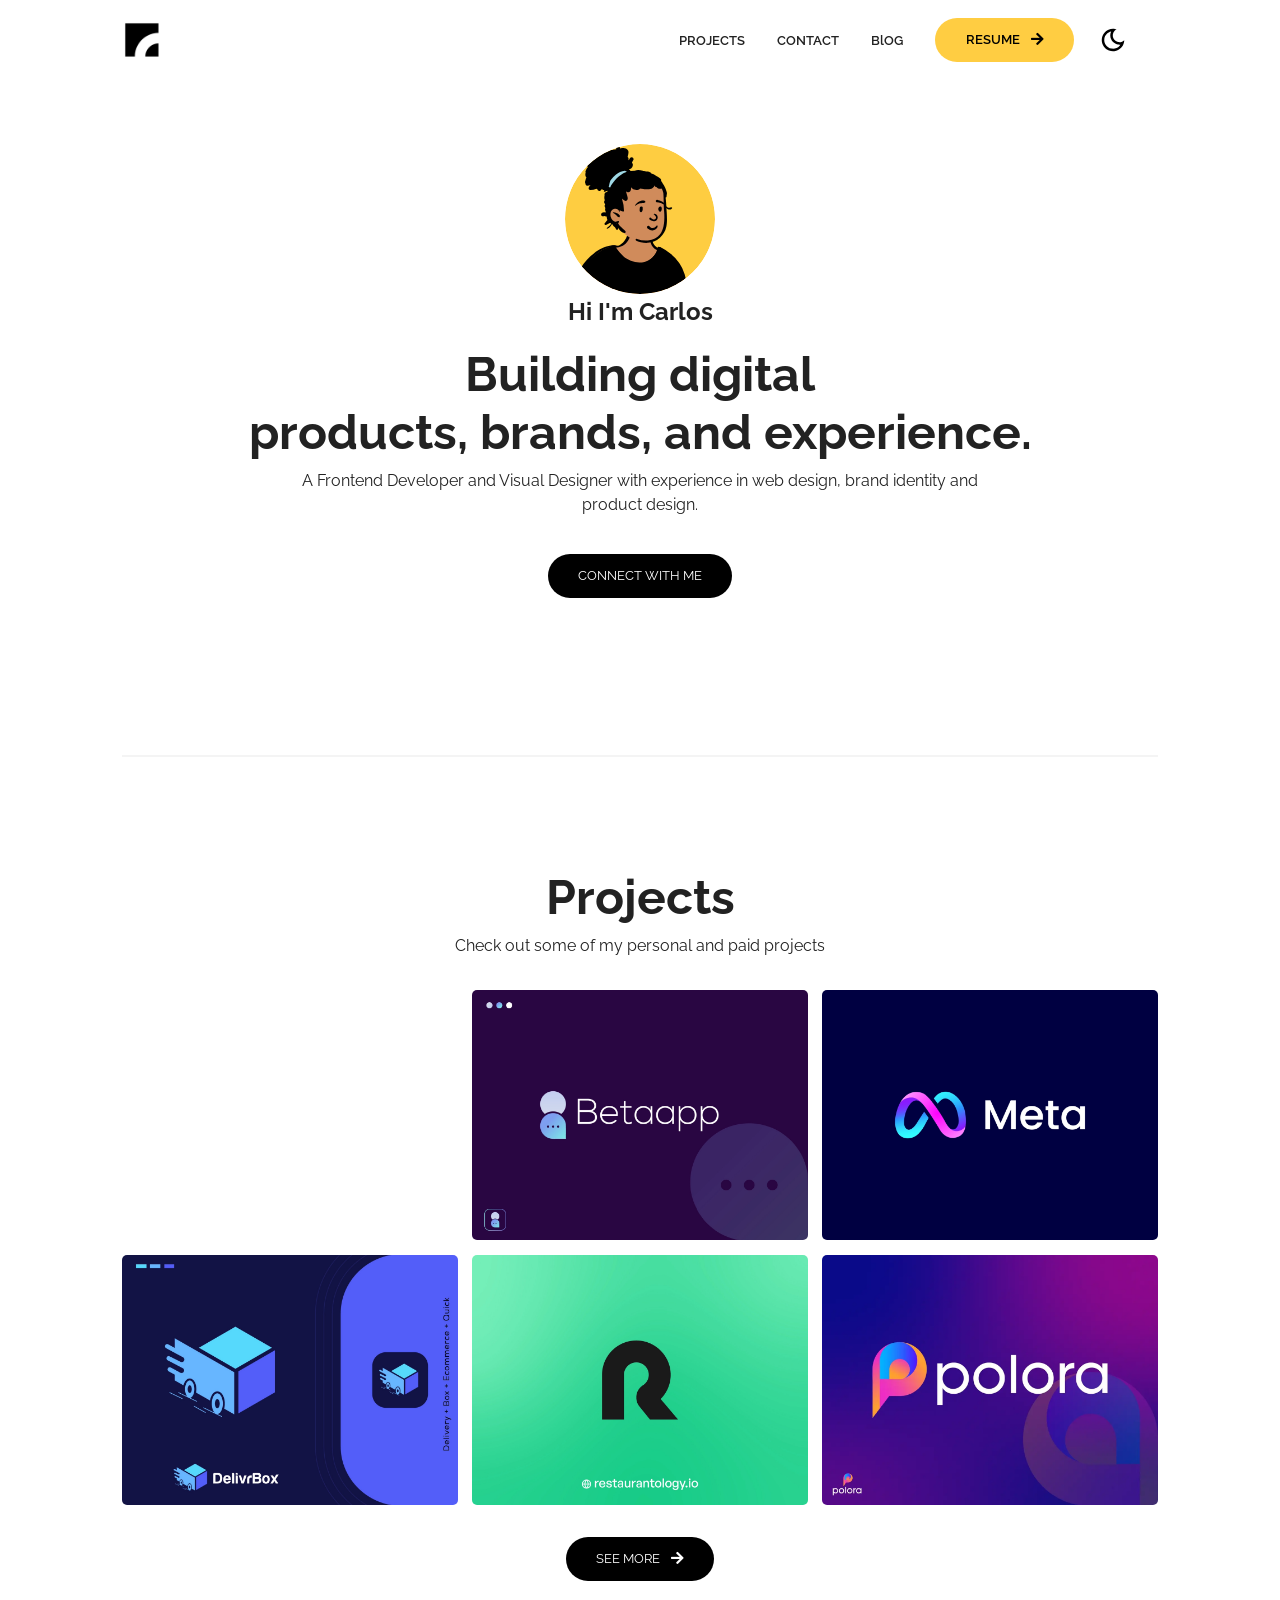
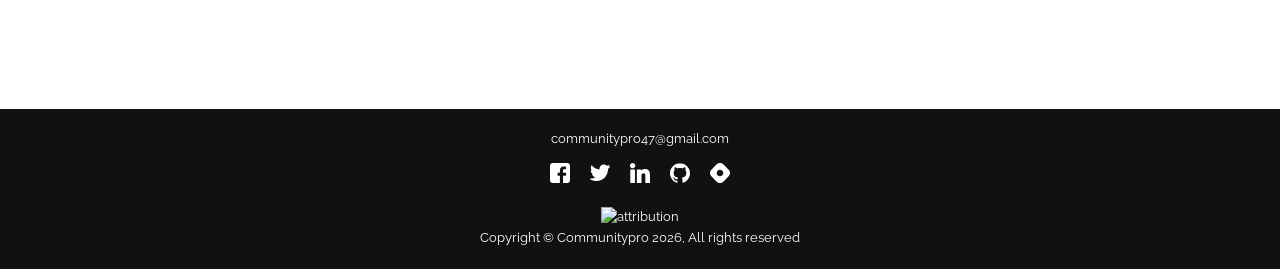
==== index.html @ 43054972 "index.html" ====
<!DOCTYPE html>
<html lang="en">
  <head>
    <meta charset="UTF-8" />
    <meta http-equiv="X-UA-Compatible" content="IE=edge" />
    <meta name="viewport" content="width=device-width, initial-scale=1.0" />
    <!-- Primary Meta Tags -->
    <title>Portfolio Template - Open source</title>
    <meta name="title" content="Portfolio Template - Open source" />
    <meta
      name="description"
      content="Build or customize your portfolio website using this super easy template. Free to use if you are a member of the community or a contributor to this project"
    />

    <!-- Open Graph / Facebook -->
    <meta property="og:type" content="website" />
    <meta
      property="og:url"
      content="https://github.com/CommunityPro/portfolio-html"
    />
    <meta property="og:title" content="Portfolio Template - Open source" />
    <meta
      property="og:description"
      content="Build or customize your portfolio website using this super easy template. Free to use if you are a member of the community or a contributor to this project"
    />
    <meta
      property="og:image"
      content="https://user-images.githubusercontent.com/62628408/150613011-b78a7f5a-0af1-4312-aab0-0022e7258693.png"
    />

    <!-- Twitter -->
    <meta property="twitter:card" content="summary_large_image" />
    <meta
      property="twitter:url"
      content="https://github.com/CommunityPro/portfolio-html"
    />
    <meta property="twitter:title" content="Portfolio Template - Open source" />
    <meta
      property="twitter:description"
      content="Build or customize your portfolio website using this super easy template. Free to use if you are a member of the community or a contributor to this project"
    />
    <meta
      property="twitter:image"
      content="https://user-images.githubusercontent.com/62628408/150613011-b78a7f5a-0af1-4312-aab0-0022e7258693.png"
    />

    <!-- Link -->
    <link
      rel="apple-touch-icon"
      sizes="180x180"
      href="assets/favicon/apple-touch-icon.png"
    />
    <link
      rel="icon"
      type="image/png"
      sizes="16x16"
      href="/assets/favicon/favicon-16x16.png"
    />
    <link
      rel="icon"
      type="image/png"
      sizes="32x32"
      href="assets/favicon/favicon-32x32.png"
    />
    <link
      rel="icon"
      type="image/png"
      sizes="192x192"
      href="assets/favicon/android-chrome-192x192.png"
    />
    <link
      rel="icon"
      type="image/png"
      sizes="512x512"
      href="assets/favicon/android-chrome-512x512.png"
    />
    <link rel="icon" type="image/x-icon" href="assets/favicon/favicon.ico" />
    <link rel="manifest" href="assets/favicon/site.webmanifest" />
    <link
      rel="stylesheet"
      href="https://use.fontawesome.com/releases/v5.15.4/css/all.css"
      integrity="sha384-DyZ88mC6Up2uqS4h/KRgHuoeGwBcD4Ng9SiP4dIRy0EXTlnuz47vAwmeGwVChigm"
      crossorigin="anonymous"
    />
    <link rel="stylesheet" href="css/style.css" />
    <link rel="stylesheet" href="css/utilities.css" />
  </head>
  <body>
    <header id="hero">
      <!-- Navbar -->
      <nav class="navbar">
        <div class="container">
          <!-- Logo -->
          <h1 id="logo">
            <a href="https://github.com/CommunityPro/portfolio-html"
              ><img src="./assets/logo.png" alt="Your Logo"
            /></a>
          </h1>
          <!-- Navbar links -->
          <ul class="nav-menu">
            <li><a class="nav-link" href="#projects">PROJECTS</a></li>
            <li><a class="nav-link" href="#">CONTACT</a></li>
            <li><a class="nav-link" href="#">BlOG</a></li>
            <li>
              <a
                class="nav-link btn btn-primary"
                href="https://github.com/CommunityPro/portfolio-html"
                >RESUME <i class="fas fa-arrow-right"></i
              ></a>
            </li>

            <!-- Toggle switch -->
            <div class="theme-switch">
              <input type="checkbox" id="switch" />
              <label class="toggle-icons" for="switch">
                <img class="moon" src="assets/moon.svg" />
                <img class="sun" src="assets/sun.svg" />
              </label>
            </div>
            <!-- Hamburger menu -->
          </ul>
          <div class="hamburger">
            <span class="bar"></span>
            <span class="bar"></span>
            <span class="bar"></span>
          </div>
        </div>
      </nav>

      <section class="header-container">
        <img
          class="profile-image"
          src="assets/profile-image.svg"
          alt=""
        />
        <h1>Hi I'm Carlos</h1>

        <div class="content-text">
          <h2>Building digital</h2>
          <h2>products, brands, and experience.</h2>

          <p>
            A Frontend Developer and Visual Designer with experience in web
            design, brand identity and product design.
          </p>
        </div>
        <a
          href="https://github.com/CommunityPro/portfolio-html"
          class="btn btn-secondary"
          target="_blank"
          >Connect With Me</a
        >
      </section>
    </header>

    <!-- Projects -->
    <section id="projects" class="project-container container">
      <div class="division"></div>
      <div class="content-text">
        <h2>Projects</h2>
        <p>Check out some of my personal and paid projects</p>
      </div>

      <article class="project">
        <!-- Project 1 -->
        <div href="" class="card">
          <div class="project-info">
            <div class="project-bio">
              <h3>Project One</h3>
              <p>React, Redux, SASS</p>
            </div>

            <div class="project-link">
              <a href="#" target="_blank"><i class="fab fa-github"></i></a>
              <a href="#" target="_blank"><i class="fas fa-globe"></i></a>
            </div>
          </div>
        </div>

        <!-- Project 2 -->
        <div href="" class="card">
          <div class="project-info">
            <div class="project-bio">
              <h3>Project Two</h3>
              <p>React, Redux, SASS</p>
            </div>

            <div class="project-link">
              <a href="#" target="_blank"><i class="fab fa-github"></i></a>
              <a href="#" target="_blank"><i class="fas fa-globe"></i></a>
            </div>
          </div>
        </div>

        <!-- Porject 3 -->
        <div href="" class="card">
          <div class="project-info">
            <div class="project-bio">
              <h3>Project Three</h3>
              <p>React, Redux, SASS</p>
            </div>

            <div class="project-link">
              <a href="#" target="_blank"><i class="fab fa-github"></i></a>
              <a href="#" target="_blank"><i class="fas fa-globe"></i></a>
            </div>
          </div>
        </div>

        <!-- Project 4 -->
        <div href="" class="card">
          <div class="project-info">
            <div class="project-bio">
              <h3>Project Four</h3>
              <p>React, Redux, SASS</p>
            </div>

            <div class="project-link">
              <a href="#" target="_blank"><i class="fab fa-github"></i></a>
              <a href="#" target="_blank"><i class="fas fa-globe"></i></a>
            </div>
          </div>
        </div>

        <!-- Project 5 -->
        <div href="" class="card">
          <div class="project-info">
            <div class="project-bio">
              <h3>Project Five</h3>
              <p>React, Redux, SASS</p>
            </div>

            <div class="project-link">
              <a href="#" target="_blank"><i class="fab fa-github"></i></a>
              <a href="#" target="_blank"><i class="fas fa-globe"></i></a>
            </div>
          </div>
        </div>

        <!-- Project 6 -->
        <div href="" class="card">
          <div class="project-info">
            <div class="project-bio">
              <h3>Project Six</h3>
              <p>React, Redux, SASS</p>
            </div>

            <div class="project-link">
              <a href="#" target="_blank"><i class="fab fa-github"></i></a>
              <a href="#" target="_blank"><i class="fas fa-globe"></i></a>
            </div>
          </div>
        </div>
      </article>

      <a href="#" class="btn btn-secondary"
        target="_blank" >See More <i class="fas fa-arrow-right"></i
      ></a>
    </section>

    <footer id="footer">
      <div class="container">
        <a href="mailto:communitypro47@gmail.com">communitypro47@gmail.com</a>
        <!-- Social links -->
        <div class="social">
          <a href="#" target="_blank"
            ><img src="./assets/facebook-icon.svg" alt="Facebook"
          /></a>
          <a href="#" target="_blank"><img src="./assets/twitter-icon.svg" alt="Twitter" /></a>
          <a href="#" target="_blank"
            ><img src="./assets/linkedin-icon.svg" alt="Linkedin"
          /></a>
          <a href="#" target="_blank"><img src="./assets/github-icon.svg" alt="GitHub" /></a>
          <a href="#" target="_blank"
            ><img src="./assets/hashnode-icon.svg" alt="Hashnode"
          /></a>
        </div>
        <!-- Attribution -->
        <div class="attribution">
          <a
            href="https://github.com/CommunityPro/portfolio-html"
            target="_blank"
            rel="noopener noreferrer"
          >
            <img
              src="https://user-images.githubusercontent.com/62628408/157202263-9174da24-b19a-4017-9b7c-a1d26ae8f014.svg"
              alt="attribution"
              width="150px"
            />
          </a>
        </div>
        <p>Copyright &copy; Communitypro <span id="datee"></span>, All rights reserved</p>
      </div>
    </footer>
    <script src="js/script.js"></script>
  </body>
</html>
---- css/style.css ----
/* This is the required project styling. Will contain essential CSS styles like:
   * Flex property
   * Grid layout
   * Cards and sections
*/

@import url(https://fonts.googleapis.com/css?family=Raleway:100,200,300,regular,500,600,700,800,900,100italic,200italic,300italic,italic,500italic,600italic,700italic,800italic,900italic);

/* variables */
:root {
  /* Colors */
  --primary-color: #ffcd42;
  --secondary-color: #ffd35c;
  --bg-primary: #ffffff;
  --text-color: #222222;
  --text-color-two: #ffffff;
  --bg-secondary: #000000;
  --card-background: #f4f4f4;
  --bg-secondary-two: #111111;

  --shadow: 0 10px 40px rgba(0, 0, 0, 0.2);

  /* Font Weight */
  --weight-small: 400;
  --weight-semibold: 600;
  --weight-bold: 800;

  /* Max width */
  --width-small: 600px;
  --width-medium: 1100px;
  --width-large: 1300px;
}

[data-theme="dark"] {
  --primary-color: #ffcd42;
  --secondary-color: #ffd35c;
  --bg-primary: #000000;
  --text-color: #ffffff;
  --text-color-two: #222222;
  --bg-secondary: #ffffff;
  --card-background: #111111;
  --bg-secondary-two: #f4f4f4;
  --shadow: 0 2px 10px rgba(95, 95, 95, 0.2);
}

html {
  font-size: 100%;
  scroll-behavior: smooth;
}

/* Reset default styling */
* {
  margin: 0;
  padding: 0;
  box-sizing: border-box;
}

ul {
  list-style: none;
}

a {
  text-decoration: none;
  color: var(--text-color);
}

/* Main styling */
body {
  background: var(--bg-primary);
  color: var(--text-color);
  font-family: "Raleway", sans-serif;
  line-height: 1.5;
}

/* Navbar */
.navbar {
  position: fixed;
  top: 0;
  left: 0;
  right: 0;
  z-index: 20;
  background: var(--bg-primary);
}

.navbar .container {
  display: flex;
  align-items: center;
  justify-content: space-between;
  z-index: 20;
  height: 80px;
  width: 100%;
}

.navbar .nav-menu {
  display: flex;
  align-items: center;
  background: var(--bg-primary);
}

.navbar .nav-link {
  margin: 0 1rem;
  font-size: 0.8rem;
  font-weight: var(--weight-semibold);
}

.navbar #logo img {
  display: block;
  width: 40px;
}

.navbar .btn {
  margin-right: 1.5rem;
}

.fas.fa-arrow-right {
  margin-left: 0.5rem;
  font-size: 0.9rem;
}

/* hamburger */
.hamburger {
  margin-bottom: 0.1rem;
  display: none;
}

.bar {
  display: block;
  width: 23px;
  height: 3px;
  margin: 4px auto;
  transition: all 0.3s ease-in-out;
  border-radius: 30px;
  background-color: var(--bg-secondary);
}

/* Hero section */
#hero {
  display: flex;
  flex-direction: column;
  height: 100%;
}

.profile-image {
  width: 150px;
  border-radius: 50%;
  animation: bounce 1s infinite alternate;
}

@keyframes bounce {
  from {
    transform: translateY(0px);
  }

  to {
    transform: translateY(-10px);
  }
}

.division {
  width: 100%;
  height: 2px;
  background-color: var(--card-background);
  margin: 5.5rem 0;
}
/* Projects */
#projects {
  display: flex;
  flex-direction: column;
  margin: 2rem auto 5rem;
}

#projects .btn {
  align-self: center;
  margin: 2rem 0;
}

.project {
  display: grid;
  grid-template-columns: repeat(3, 1fr);
  grid-auto-rows: minmax(250px, auto);
  grid-gap: 0.9rem;
}

.card .project-bio p {
  font-size: 0.83rem;
}

.card .project-bio h3 {
  font-size: 0.9rem;
}

.project-info {
  display: flex;
  justify-content: space-between;
  opacity: 0;
  position: relative;
  transition: 0.5s ease-in-out;
}

.project-bio {
  display: flex;
  flex-direction: column;
  justify-content: flex-end;
  position: relative;
  top: 160px;
  left: 10px;
}

/* Footer */
#footer {
  background: #111111;
}

#footer .container {
  display: flex;
  flex-direction: column;
  align-items: center;
  justify-content: center;
  color: #ffffff;
  min-height: 160px;
  text-align: center;
}

#footer a {
  font-size: 0.8rem;
  color: #fff;
}

#footer a:hover {
  opacity: 0.6;
}

#footer .social {
  margin: 0.9rem 0;
}

#footer .social img {
  width: 20px;
  height: 20px;
}

#footer .social a {
  margin: 0 0.5rem;
}

#footer p {
  font-size: 0.8rem;
}

/* Responsiveness */

@media (max-width: 1000px) {
  .project {
    display: grid;
    grid-template-columns: repeat(2, 1fr);
  }
}

@media (max-width: 768px) {
}

@media (max-width: 670px) {
  .navbar .nav-menu {
    position: fixed;
    right: -100vw;
    top: 4.5rem;
    flex-direction: column;
    width: calc(80% - 10px);
    transition: 0.3s;
    box-shadow: var(--shadow);
    padding: 2rem;
    border-radius: 5px;
    align-items: flex-start;
  }

  .navbar .btn {
    margin: 0;
    margin-top: 1rem;
  }

  .nav-menu.active {
    right: 20px;
  }

  .nav-menu .nav-link {
    font-size: 0.9rem;
    margin: 0 0.2rem;
  }

  .nav-menu li {
    margin-bottom: 0.5rem;
    width: 100%;
  }

  .nav-menu .btn {
    width: 100%;
    text-align: center;
    margin-top: 0.5rem;
  }

  .hamburger {
    display: block;
    cursor: pointer;
    padding: 0.2rem 0.4rem;
  }

  .hamburger.active {
    border: 1px dotted gray;
  }

  .hamburger.active .bar:nth-child(2) {
    opacity: 0;
  }

  .hamburger.active .bar:nth-child(1) {
    transform: translateY(6px) rotate(45deg);
  }

  .hamburger.active .bar:nth-child(3) {
    transform: translateY(-8px) rotate(-45deg);
  }
}

@media (max-width: 600px) {
  .project {
    display: grid;
    grid-template-columns: 1fr;
  }

  .header-container .btn {
    border-radius: 5px;
    width: 80%;
  }
}
---- css/utilities.css ----
/* ?This is where reusable styling of this template will be. 
   !Will contain things like:
   * Button styling
   * Background color styling
   * padding and margin
*/

.container {
  max-width: var(--width-medium);
  margin: 0 auto;
  padding: 1rem 2rem;
}

h1::selection,
h2::selection {
  color: #111;
  background: var(--primary-color);
}

/* Buttons */
.btn {
  display: inline-block;
  padding: 0.75rem 1.9rem;
  border-radius: 30px;
  text-transform: uppercase;
  font-size: 0.82rem;
  transition: 0.3s;
}

.btn-primary {
  background: var(--primary-color);
  color: #000000;
}

.btn-secondary {
  margin: 5px 0;
  background-color: var(--bg-secondary);
  color: var(--bg-primary);
}

/* add hover to resume button */
.btn-primary:hover {
  background: var(--secondary-color);
}

/* Dark mode toggle */
#switch {
  display: none;
}

.toggle-icons {
  display: flex;
  justify-content: space-between;
  align-items: center;
  cursor: pointer;
}

.toggle-icons > img {
  transition: 0.6s cubic-bezier(0.23, 1, 0.32, 1);
  width: 30px;
}

.moon {
  transform: rotate(10deg);
}

#switch:checked + .toggle-icons .moon {
  transform: rotate(250deg);
}

#switch:checked + .toggle-icons .sun {
  transform: rotate(100deg);
}

/* Header Container */
.header-container {
  display: flex;
  flex-direction: column;
  align-items: center;
  justify-content: center;
  margin-top: 8rem;
  padding: 1rem;
}

.header-container > div {
  margin-top: 1rem;
}

.content-text {
  text-align: center;
  margin: 1.5rem 0;
}

.content-text h2 {
  font-size: 3rem;
  line-height: 1.2;
  transition: 0.2s ease-in-out;
}

.content-text p {
  padding: 0.5rem;
  margin: 0 auto;
  max-width: 700px;
}

/* Project cards */
.card {
  padding: 1rem;
  background: var(--card-background);
  color: #ffffff;
  border-radius: 5px;
  transition: 0.4s ease-in-out;
  cursor: pointer;
}

.card a {
  color: #ffffff;
  transition: 0.25s ease-in-out;
  font-size: 1.1rem;
  margin-right: 0.3rem;
}

.card a:hover {
  color: var(--primary-color);
}

.card:hover {
  box-shadow: inset 0 100px 1000px 10px rgba(0, 0, 0, 0.8);
}

.card:hover .project-info {
  opacity: 1;
}

/* Project Images */

/* project 1 */
.card:nth-child(1) {
  background: url(../assets/project/project-one.png) center center/cover;
}

/* Project 2 */
.card:nth-child(2) {
  background: url(../assets/project/project-two.png) center center/cover;
}

/* Project 3 */
.card:nth-child(3) {
  background: url(../assets/project/project-three.png) center center/cover;
}

/* Project 4 */
.card:nth-child(4) {
  background: url(../assets/project/project-four.png) center center/cover;
}

/* Project 5 */
.card:nth-child(5) {
  background: url(../assets/project/project-five.png) center center/cover;
}

/* Project 6 */
.card:nth-child(6) {
  background: url(../assets/project/project-six.png) center center/cover;
}

/* Media Queries */
@media (max-width: 768px) {
  .header-container {
    margin-top: 7rem;
    text-align: center;
  }

  .content-text h2 {
    font-size: 2.5rem;
  }
}
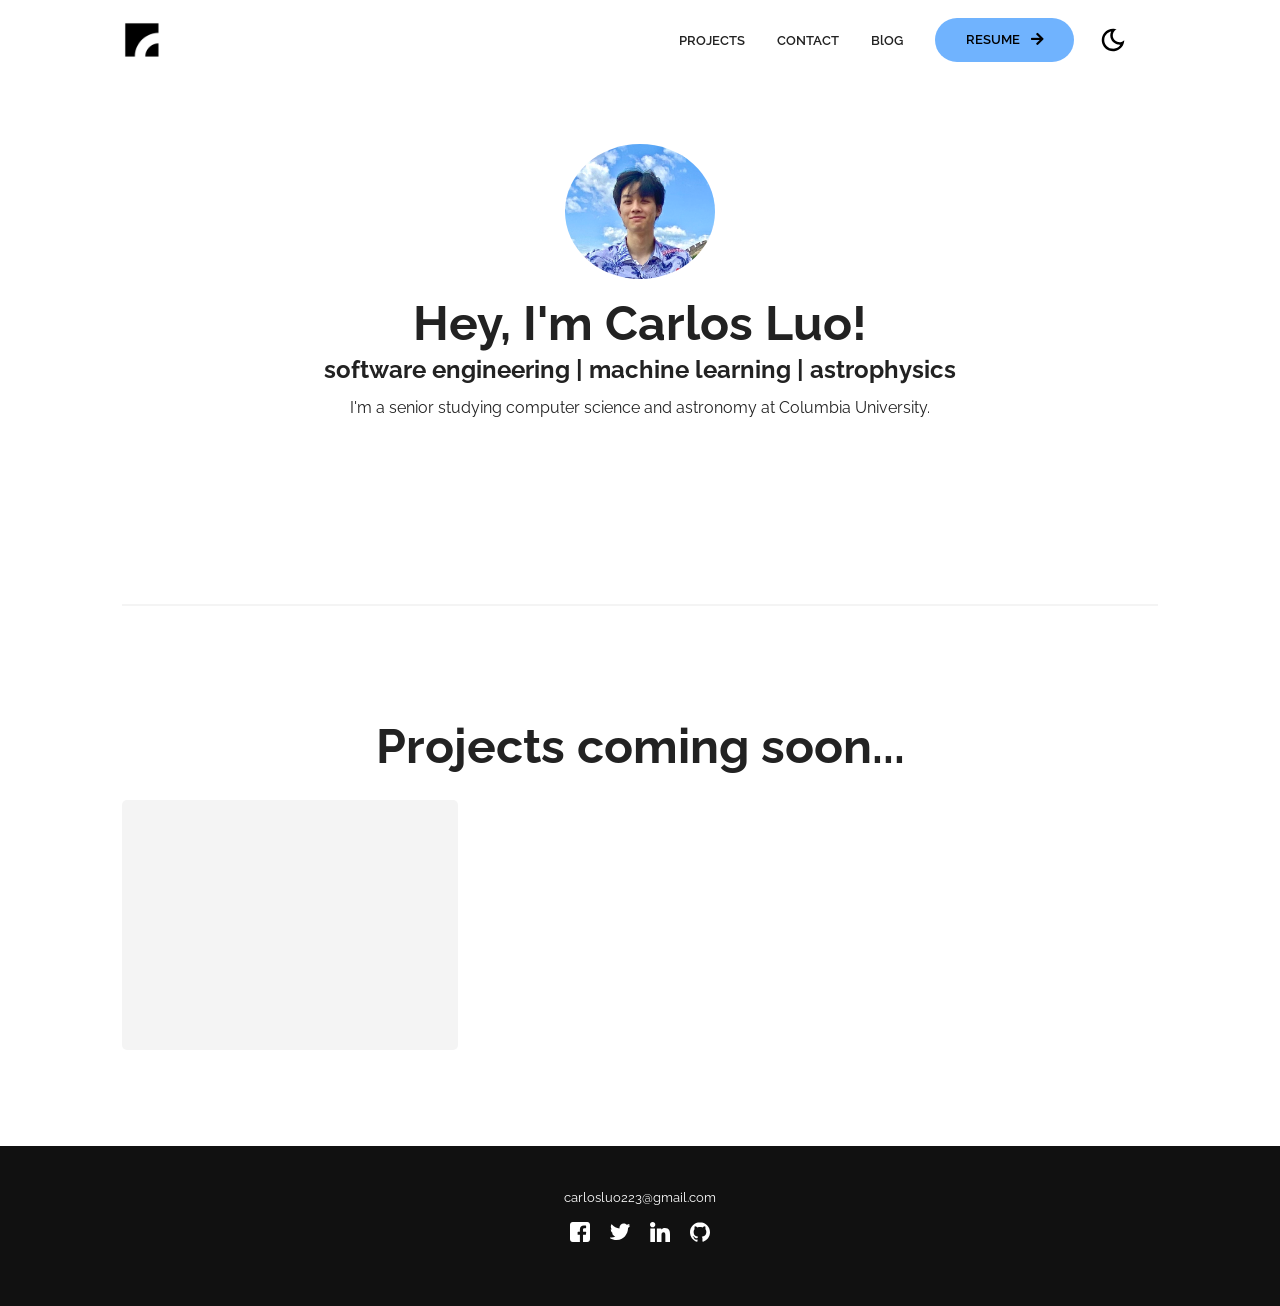
==== commit d2713134: "index.html" ====
--- a/index.html
+++ b/index.html
@@ -130,26 +130,17 @@
       <section class="header-container">
         <img
           class="profile-image"
-          src="assets/profile-image.svg"
+          src="assets/profile.jpg"
           alt=""
         />
-        <h1>Hi I'm Carlos</h1>
 
         <div class="content-text">
-          <h2>Building digital</h2>
-          <h2>products, brands, and experience.</h2>
-
+          <h2>Hey, I'm Carlos Luo!</h2>
+          <h1>software engineering | machine learning | astrophysics</h1>
           <p>
-            A Frontend Developer and Visual Designer with experience in web
-            design, brand identity and product design.
+            I'm a senior studying computer science and astronomy at Columbia University.
           </p>
         </div>
-        <a
-          href="https://github.com/CommunityPro/portfolio-html"
-          class="btn btn-secondary"
-          target="_blank"
-          >Connect With Me</a
-        >
       </section>
     </header>
 
@@ -157,8 +148,7 @@
     <section id="projects" class="project-container container">
       <div class="division"></div>
       <div class="content-text">
-        <h2>Projects</h2>
-        <p>Check out some of my personal and paid projects</p>
+        <h2>Projects coming soon...</h2>
       </div>
 
       <article class="project">
@@ -166,85 +156,9 @@
         <div href="" class="card">
           <div class="project-info">
             <div class="project-bio">
-              <h3>Project One</h3>
-              <p>React, Redux, SASS</p>
+              <h3>Coming soon...</h3>
+              <p>MERN</p>
             </div>
-
-            <div class="project-link">
-              <a href="#" target="_blank"><i class="fab fa-github"></i></a>
-              <a href="#" target="_blank"><i class="fas fa-globe"></i></a>
-            </div>
-          </div>
-        </div>
-
-        <!-- Project 2 -->
-        <div href="" class="card">
-          <div class="project-info">
-            <div class="project-bio">
-              <h3>Project Two</h3>
-              <p>React, Redux, SASS</p>
-            </div>
-
-            <div class="project-link">
-              <a href="#" target="_blank"><i class="fab fa-github"></i></a>
-              <a href="#" target="_blank"><i class="fas fa-globe"></i></a>
-            </div>
-          </div>
-        </div>
-
-        <!-- Porject 3 -->
-        <div href="" class="card">
-          <div class="project-info">
-            <div class="project-bio">
-              <h3>Project Three</h3>
-              <p>React, Redux, SASS</p>
-            </div>
-
-            <div class="project-link">
-              <a href="#" target="_blank"><i class="fab fa-github"></i></a>
-              <a href="#" target="_blank"><i class="fas fa-globe"></i></a>
-            </div>
-          </div>
-        </div>
-
-        <!-- Project 4 -->
-        <div href="" class="card">
-          <div class="project-info">
-            <div class="project-bio">
-              <h3>Project Four</h3>
-              <p>React, Redux, SASS</p>
-            </div>
-
-            <div class="project-link">
-              <a href="#" target="_blank"><i class="fab fa-github"></i></a>
-              <a href="#" target="_blank"><i class="fas fa-globe"></i></a>
-            </div>
-          </div>
-        </div>
-
-        <!-- Project 5 -->
-        <div href="" class="card">
-          <div class="project-info">
-            <div class="project-bio">
-              <h3>Project Five</h3>
-              <p>React, Redux, SASS</p>
-            </div>
-
-            <div class="project-link">
-              <a href="#" target="_blank"><i class="fab fa-github"></i></a>
-              <a href="#" target="_blank"><i class="fas fa-globe"></i></a>
-            </div>
-          </div>
-        </div>
-
-        <!-- Project 6 -->
-        <div href="" class="card">
-          <div class="project-info">
-            <div class="project-bio">
-              <h3>Project Six</h3>
-              <p>React, Redux, SASS</p>
-            </div>
-
             <div class="project-link">
               <a href="#" target="_blank"><i class="fab fa-github"></i></a>
               <a href="#" target="_blank"><i class="fas fa-globe"></i></a>
@@ -252,28 +166,21 @@
           </div>
         </div>
       </article>
-
-      <a href="#" class="btn btn-secondary"
-        target="_blank" >See More <i class="fas fa-arrow-right"></i
-      ></a>
     </section>
 
     <footer id="footer">
       <div class="container">
-        <a href="mailto:communitypro47@gmail.com">communitypro47@gmail.com</a>
+        <a href="mailto:carlosluo223@gmail.com">carlosluo223@gmail.com</a>
         <!-- Social links -->
         <div class="social">
-          <a href="#" target="_blank"
+          <a href="https://www.facebook.com/profile.php?id=100012630668388" target="_blank"
             ><img src="./assets/facebook-icon.svg" alt="Facebook"
           /></a>
-          <a href="#" target="_blank"><img src="./assets/twitter-icon.svg" alt="Twitter" /></a>
-          <a href="#" target="_blank"
+          <a href="https://twitter.com/carlosluoo" target="_blank"><img src="./assets/twitter-icon.svg" alt="Twitter" /></a>
+          <a href="https://www.linkedin.com/in/carlos-luo-ab1101188/" target="_blank"
             ><img src="./assets/linkedin-icon.svg" alt="Linkedin"
           /></a>
-          <a href="#" target="_blank"><img src="./assets/github-icon.svg" alt="GitHub" /></a>
-          <a href="#" target="_blank"
-            ><img src="./assets/hashnode-icon.svg" alt="Hashnode"
-          /></a>
+          <a href="https://github.com/hanfangluo" target="_blank"><img src="./assets/github-icon.svg" alt="GitHub" /></a>
         </div>
         <!-- Attribution -->
         <div class="attribution">
@@ -282,14 +189,8 @@
             target="_blank"
             rel="noopener noreferrer"
           >
-            <img
-              src="https://user-images.githubusercontent.com/62628408/157202263-9174da24-b19a-4017-9b7c-a1d26ae8f014.svg"
-              alt="attribution"
-              width="150px"
-            />
           </a>
         </div>
-        <p>Copyright &copy; Communitypro <span id="datee"></span>, All rights reserved</p>
       </div>
     </footer>
     <script src="js/script.js"></script>
--- a/css/style.css
+++ b/css/style.css
@@ -9,8 +9,8 @@
 /* variables */
 :root {
   /* Colors */
-  --primary-color: #ffcd42;
-  --secondary-color: #ffd35c;
+  --primary-color: #70b3fe;
+  --secondary-color: #70b3fe;
   --bg-primary: #ffffff;
   --text-color: #222222;
   --text-color-two: #ffffff;
@@ -32,8 +32,8 @@
 }
 
 [data-theme="dark"] {
-  --primary-color: #ffcd42;
-  --secondary-color: #ffd35c;
+  --primary-color: #70b3fe;
+  --secondary-color: #70b3fe;
   --bg-primary: #000000;
   --text-color: #ffffff;
   --text-color-two: #222222;
--- a/css/utilities.css
+++ b/css/utilities.css
@@ -134,10 +134,6 @@
 
 /* Project Images */
 
-/* project 1 */
-.card:nth-child(1) {
-  background: url(../assets/project/project-one.png) center center/cover;
-}
 
 /* Project 2 */
 .card:nth-child(2) {
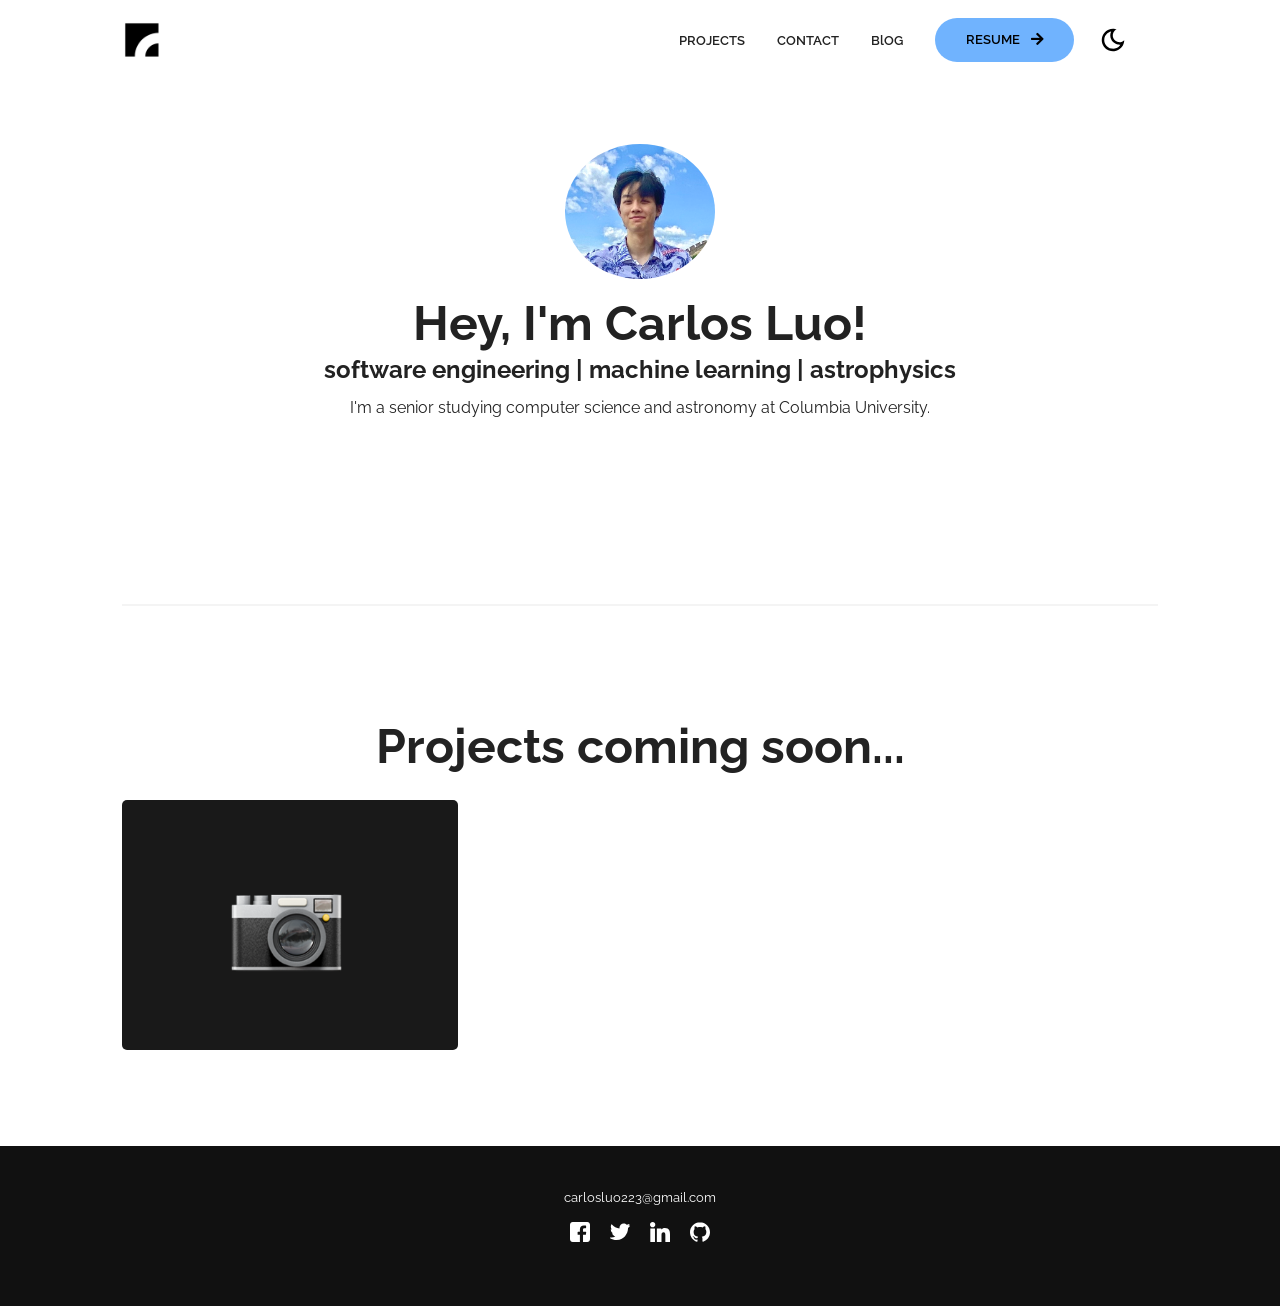
==== commit a72ab353: "index.html" ====
--- a/index.html
+++ b/index.html
@@ -5,8 +5,8 @@
     <meta http-equiv="X-UA-Compatible" content="IE=edge" />
     <meta name="viewport" content="width=device-width, initial-scale=1.0" />
     <!-- Primary Meta Tags -->
-    <title>Portfolio Template - Open source</title>
-    <meta name="title" content="Portfolio Template - Open source" />
+    <title>Carlos Luo</title>
+    <meta name="title" content="Carlos Luo" />
     <meta
       name="description"
       content="Build or customize your portfolio website using this super easy template. Free to use if you are a member of the community or a contributor to this project"
--- a/css/utilities.css
+++ b/css/utilities.css
@@ -134,6 +134,10 @@
 
 /* Project Images */
 
+/* project 1 */
+.card:nth-child(1) {
+  background: url(../assets/project/project-one.png) center center/cover;
+}
 
 /* Project 2 */
 .card:nth-child(2) {
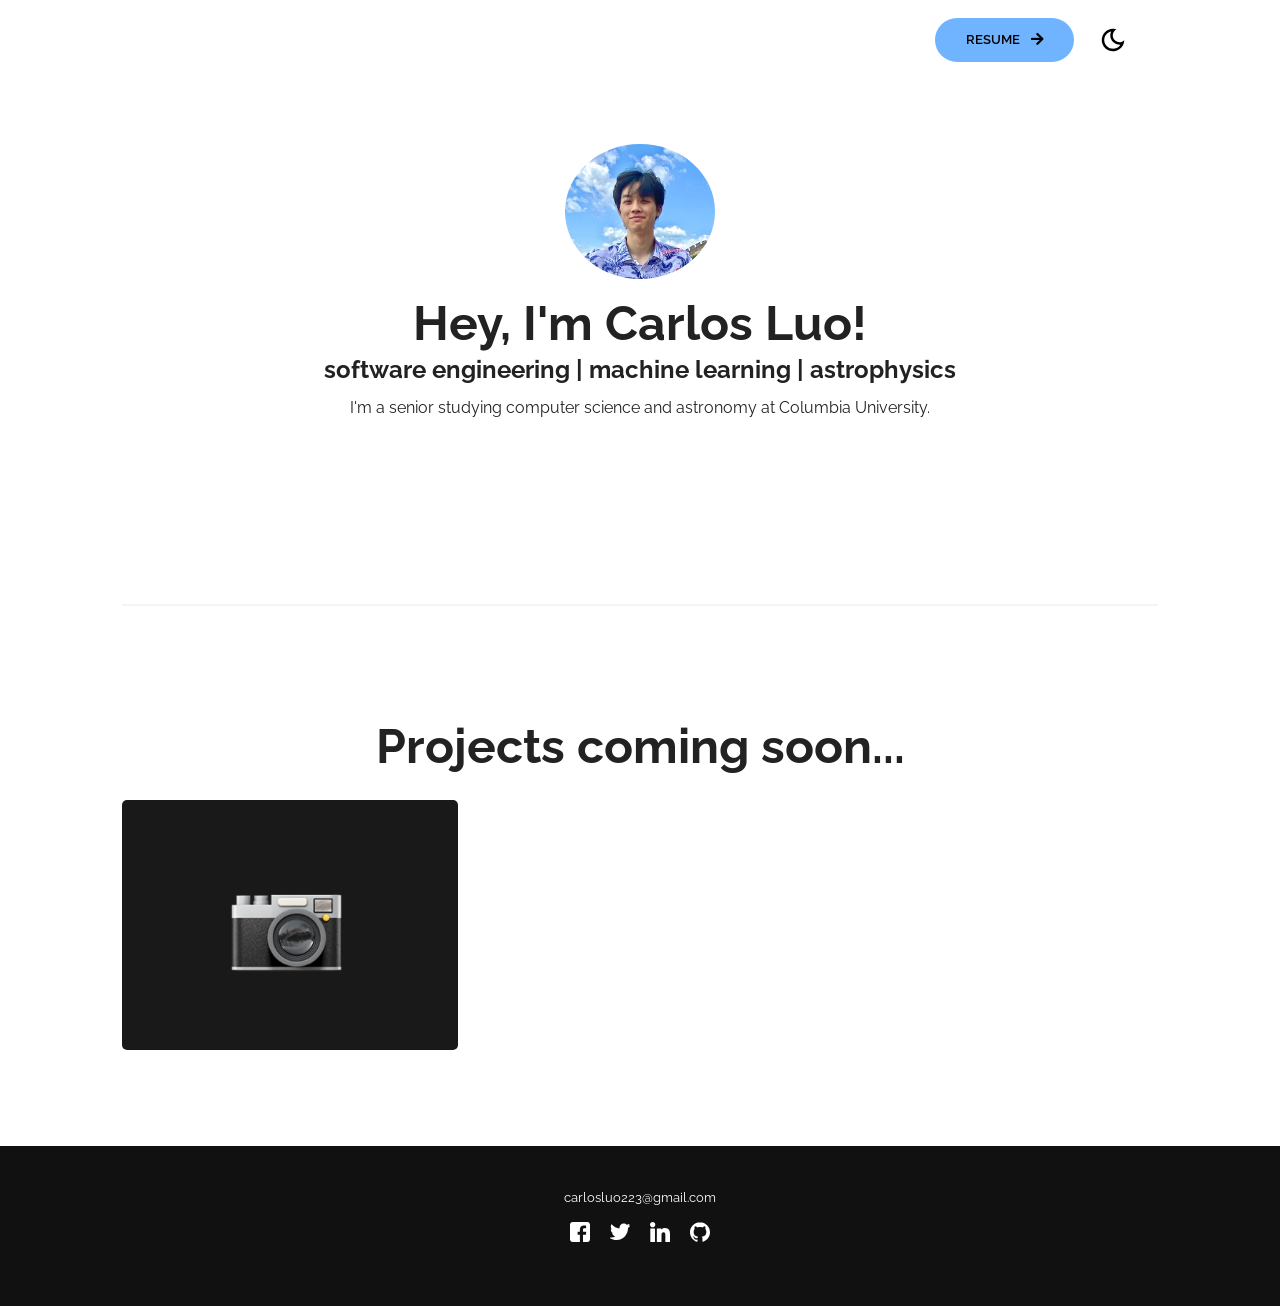
==== commit f391699e: "index.html" ====
--- a/index.html
+++ b/index.html
@@ -92,19 +92,13 @@
         <div class="container">
           <!-- Logo -->
           <h1 id="logo">
-            <a href="https://github.com/CommunityPro/portfolio-html"
-              ><img src="./assets/logo.png" alt="Your Logo"
-            /></a>
           </h1>
           <!-- Navbar links -->
           <ul class="nav-menu">
-            <li><a class="nav-link" href="#projects">PROJECTS</a></li>
-            <li><a class="nav-link" href="#">CONTACT</a></li>
-            <li><a class="nav-link" href="#">BlOG</a></li>
             <li>
               <a
                 class="nav-link btn btn-primary"
-                href="https://github.com/CommunityPro/portfolio-html"
+                href="https://www.linkedin.com/in/carlos-luo-ab1101188/"
                 >RESUME <i class="fas fa-arrow-right"></i
               ></a>
             </li>
@@ -157,7 +151,7 @@
           <div class="project-info">
             <div class="project-bio">
               <h3>Coming soon...</h3>
-              <p>MERN</p>
+              <p>MERN stack</p>
             </div>
             <div class="project-link">
               <a href="#" target="_blank"><i class="fab fa-github"></i></a>
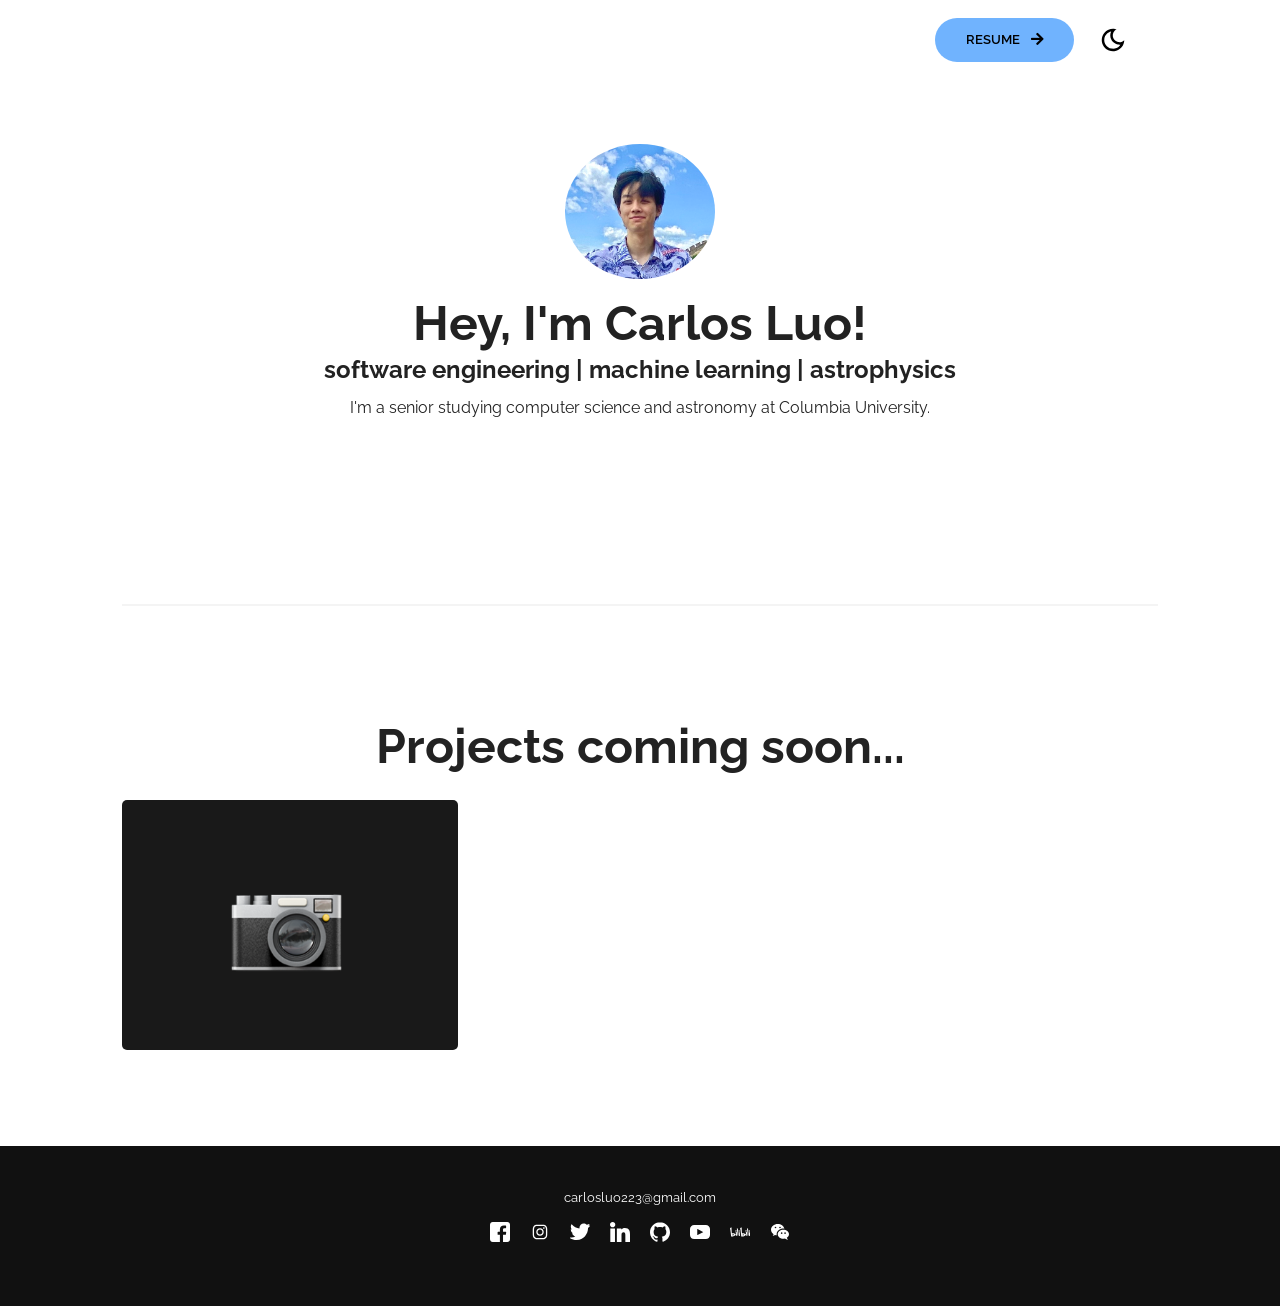
==== commit 4766d56d: "index.html" ====
--- a/index.html
+++ b/index.html
@@ -170,11 +170,17 @@
           <a href="https://www.facebook.com/profile.php?id=100012630668388" target="_blank"
             ><img src="./assets/facebook-icon.svg" alt="Facebook"
           /></a>
+          <a href="https://www.instagram.com/carlosluoo/" target="_blank"
+            ><img src="./assets/Instagram_logo_2016.svg" alt="Instagram"
+          /></a>
           <a href="https://twitter.com/carlosluoo" target="_blank"><img src="./assets/twitter-icon.svg" alt="Twitter" /></a>
           <a href="https://www.linkedin.com/in/carlos-luo-ab1101188/" target="_blank"
             ><img src="./assets/linkedin-icon.svg" alt="Linkedin"
           /></a>
           <a href="https://github.com/hanfangluo" target="_blank"><img src="./assets/github-icon.svg" alt="GitHub" /></a>
+          <a href="https://www.youtube.com/channel/UCVYVvCBbTl0SPOVwrXbYtsQ" target="_blank"><img src="./assets/youtube-svgrepo-com.svg" alt="Youtube" /></a>
+          <a href="https://space.bilibili.com/193154085?spm_id_from=333.1007.0.0" target="_blank"><img src="./assets/bilibili_logo.svg" alt="Bilibili" /></a>
+          <a href="https://mp.weixin.qq.com/s/TruFDIzCYUYOhI-1xWUkbw" target="_blank"><img src="./assets/wechat.svg" alt="Wechat" /></a>
         </div>
         <!-- Attribution -->
         <div class="attribution">
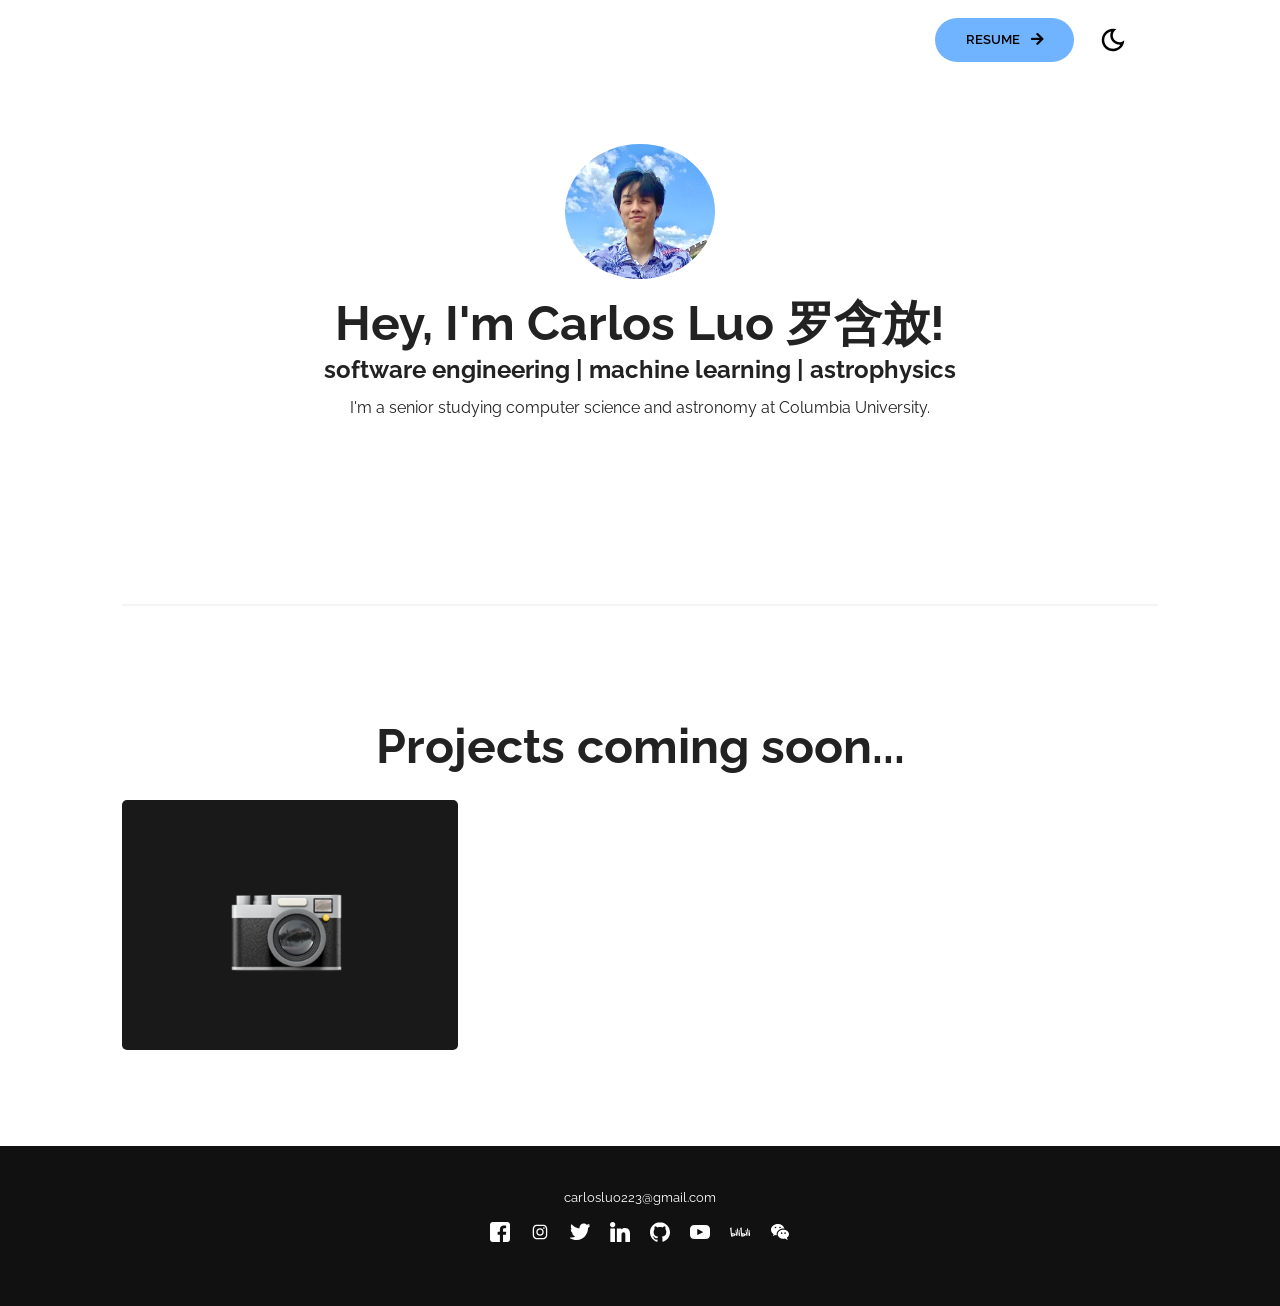
==== commit e53f3824: "index.html" ====
--- a/index.html
+++ b/index.html
@@ -129,7 +129,7 @@
         />
 
         <div class="content-text">
-          <h2>Hey, I'm Carlos Luo!</h2>
+          <h2>Hey, I'm Carlos Luo 罗含放!</h2>
           <h1>software engineering | machine learning | astrophysics</h1>
           <p>
             I'm a senior studying computer science and astronomy at Columbia University.
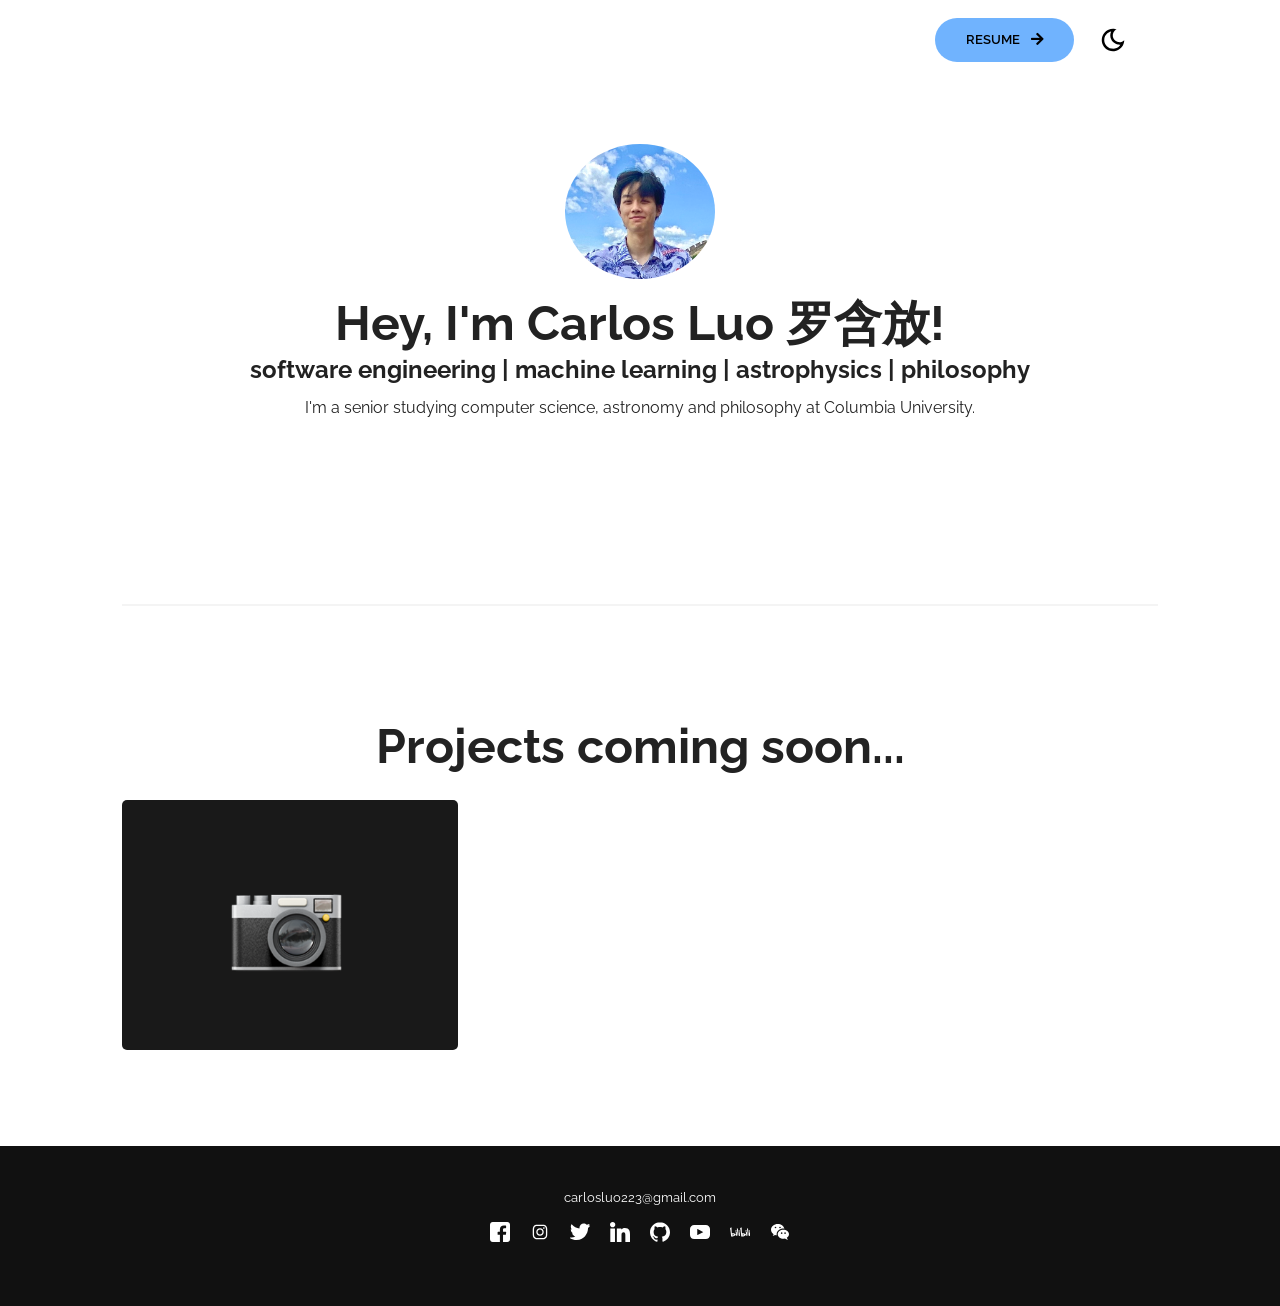
==== commit 57940a37: "added phil" ====
--- a/index.html
+++ b/index.html
@@ -130,9 +130,9 @@
 
         <div class="content-text">
           <h2>Hey, I'm Carlos Luo 罗含放!</h2>
-          <h1>software engineering | machine learning | astrophysics</h1>
+          <h1>software engineering | machine learning | astrophysics | philosophy</h1>
           <p>
-            I'm a senior studying computer science and astronomy at Columbia University.
+            I'm a senior studying computer science, astronomy and philosophy at Columbia University.
           </p>
         </div>
       </section>
